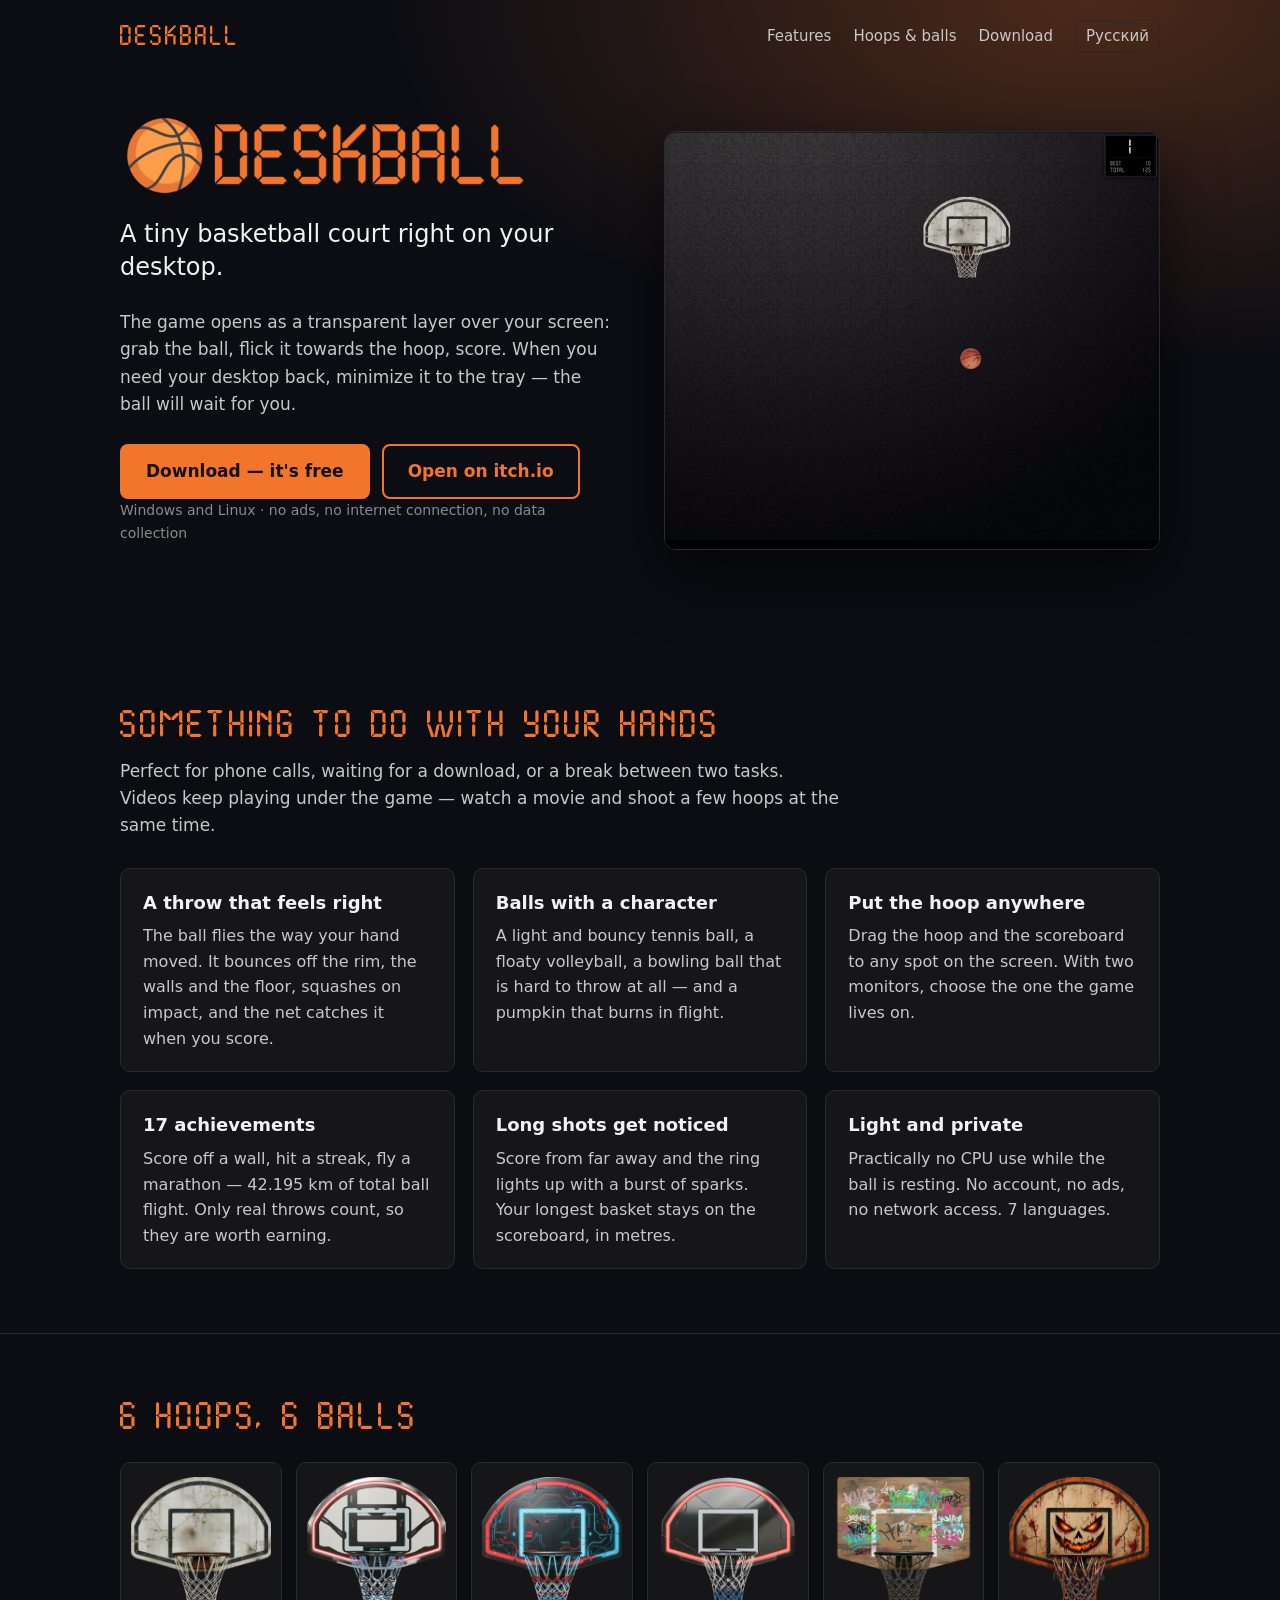
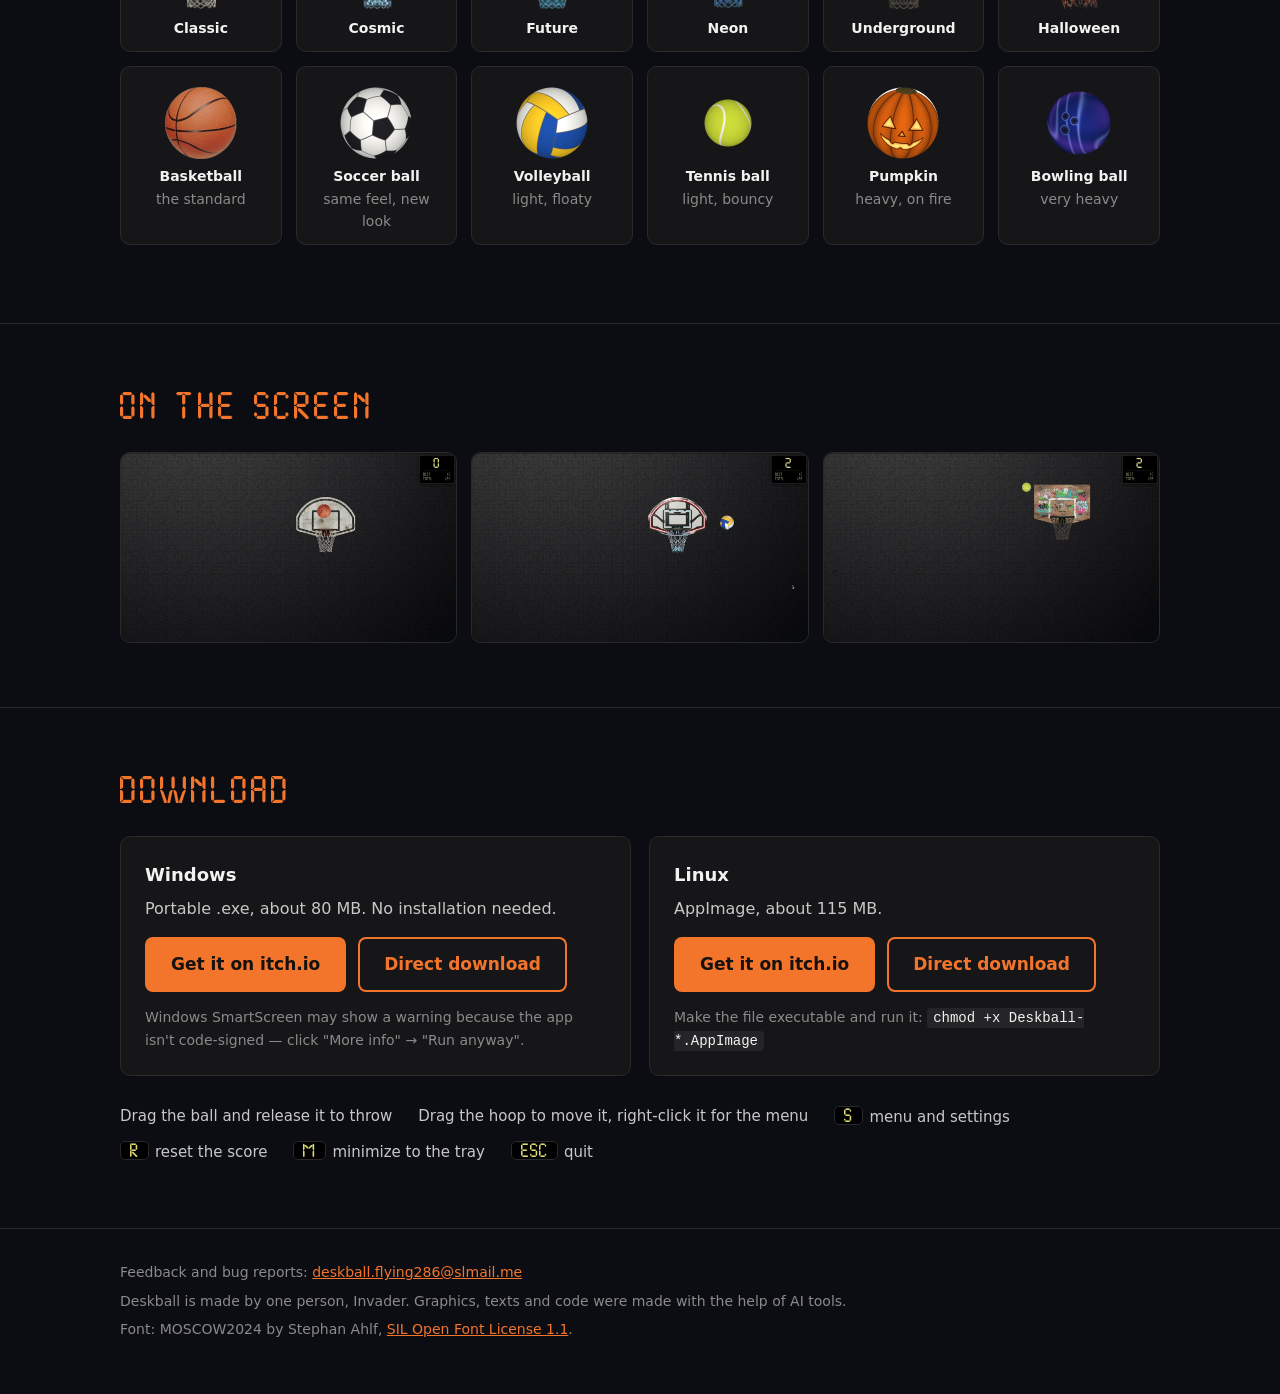
==== index.html @ 904b09f0 "Add files via upload" ====
<!doctype html>
<html lang="en">
<head>
  <meta charset="utf-8">
  <meta name="viewport" content="width=device-width, initial-scale=1">
  <title>Deskball — basketball right on your desktop</title>
  <meta name="description" content="A tiny basketball court that floats over your desktop. Grab the ball, flick it at the hoop, score. Free for Windows and Linux.">
  <meta property="og:type" content="website">
  <meta property="og:title" content="Deskball — basketball right on your desktop">
  <meta property="og:description" content="A tiny basketball court that floats over your desktop. Free for Windows and Linux.">
  <meta property="og:image" content="https://invaderus.github.io/deskball/img/social.png">
  <meta name="twitter:card" content="summary_large_image">
  <link rel="alternate" hreflang="ru" href="ru/">
  <link rel="icon" href="img/favicon.png">
  <link rel="stylesheet" href="css/style.css">
</head>
<body>

<header class="hero">
  <div class="wrap top">
    <a class="brand" href="./">DESKBALL</a>
    <nav>
      <a class="hide-narrow" href="#features">Features</a>
      <a class="hide-narrow" href="#skins">Hoops &amp; balls</a>
      <a href="#download">Download</a>
      <a class="lang" href="ru/" lang="ru">Русский</a>
    </nav>
  </div>

  <div class="wrap hero-grid">
    <div>
      <h1><img src="img/logo.png" width="640" height="136" alt="Deskball"></h1>
      <p class="tagline">A tiny basketball court right on your desktop.</p>
      <p>The game opens as a transparent layer over your screen: grab the ball, flick it towards the hoop, score. When you need your desktop back, minimize it to the tray — the ball will wait for you.</p>
      <div class="buttons">
        <a class="button" href="#download">Download — it's free</a>
        <a class="button ghost" href="https://invaderus.itch.io/deskball">Open on itch.io</a>
      </div>
      <p class="note">Windows and Linux · no ads, no internet connection, no data collection</p>
    </div>
    <div class="screen">
      <img src="img/goal.gif" width="720" height="608" alt="A ball is thrown across the screen, drops through the hoop and bounces on the floor">
    </div>
  </div>
</header>

<main>

<section id="features">
  <div class="wrap">
    <h2>Something to do with your hands</h2>
    <p class="lead">Perfect for phone calls, waiting for a download, or a break between two tasks. Videos keep playing under the game — watch a movie and shoot a few hoops at the same time.</p>
    <div class="cards">
      <div class="card">
        <h3>A throw that feels right</h3>
        <p>The ball flies the way your hand moved. It bounces off the rim, the walls and the floor, squashes on impact, and the net catches it when you score.</p>
      </div>
      <div class="card">
        <h3>Balls with a character</h3>
        <p>A light and bouncy tennis ball, a floaty volleyball, a bowling ball that is hard to throw at all — and a pumpkin that burns in flight.</p>
      </div>
      <div class="card">
        <h3>Put the hoop anywhere</h3>
        <p>Drag the hoop and the scoreboard to any spot on the screen. With two monitors, choose the one the game lives on.</p>
      </div>
      <div class="card">
        <h3>17 achievements</h3>
        <p>Score off a wall, hit a streak, fly a marathon — 42.195 km of total ball flight. Only real throws count, so they are worth earning.</p>
      </div>
      <div class="card">
        <h3>Long shots get noticed</h3>
        <p>Score from far away and the ring lights up with a burst of sparks. Your longest basket stays on the scoreboard, in metres.</p>
      </div>
      <div class="card">
        <h3>Light and private</h3>
        <p>Practically no CPU use while the ball is resting. No account, no ads, no network access. 7 languages.</p>
      </div>
    </div>
  </div>
</section>

<section id="skins">
  <div class="wrap">
    <h2>6 hoops, 6 balls</h2>
    <div class="skins">
      <div class="skin"><img src="img/hoops/default.png" width="300" height="282" alt="" loading="lazy"><b>Classic</b></div>
      <div class="skin"><img src="img/hoops/cosmic.png" width="300" height="282" alt="" loading="lazy"><b>Cosmic</b></div>
      <div class="skin"><img src="img/hoops/future.png" width="300" height="282" alt="" loading="lazy"><b>Future</b></div>
      <div class="skin"><img src="img/hoops/neon.png" width="300" height="282" alt="" loading="lazy"><b>Neon</b></div>
      <div class="skin"><img src="img/hoops/underground.png" width="300" height="282" alt="" loading="lazy"><b>Underground</b></div>
      <div class="skin"><img src="img/hoops/halloween.png" width="300" height="282" alt="" loading="lazy"><b>Halloween</b></div>
    </div>
    <div class="skins">
      <div class="skin ball"><div class="pic"><img src="img/balls/default.png" width="72" height="72" alt="" loading="lazy"></div><b>Basketball</b><span>the standard</span></div>
      <div class="skin ball"><div class="pic"><img src="img/balls/soccer.png" width="72" height="72" alt="" loading="lazy"></div><b>Soccer ball</b><span>same feel, new look</span></div>
      <div class="skin ball"><div class="pic"><img src="img/balls/volleyball.png" width="72" height="72" alt="" loading="lazy"></div><b>Volleyball</b><span>light, floaty</span></div>
      <div class="skin ball"><div class="pic"><img src="img/balls/tennis.png" width="48" height="48" alt="" loading="lazy"></div><b>Tennis ball</b><span>light, bouncy</span></div>
      <div class="skin ball"><div class="pic"><img src="img/balls/pumpkin.png" width="72" height="72" alt="" loading="lazy"></div><b>Pumpkin</b><span>heavy, on fire</span></div>
      <div class="skin ball"><div class="pic"><img src="img/balls/bowling.png" width="64" height="64" alt="" loading="lazy"></div><b>Bowling ball</b><span>very heavy</span></div>
    </div>
  </div>
</section>

<section id="screenshots">
  <div class="wrap">
    <h2>On the screen</h2>
    <div class="shots">
      <a href="img/shot-02.jpg"><img src="img/shot-02.jpg" width="1280" height="720" alt="The ball dropping into the classic hoop" loading="lazy"></a>
      <a href="img/shot-04.jpg"><img src="img/shot-04.jpg" width="1280" height="720" alt="A volleyball next to the cosmic hoop" loading="lazy"></a>
      <a href="img/shot-05.jpg"><img src="img/shot-05.jpg" width="1280" height="720" alt="A tennis ball flying to the underground hoop" loading="lazy"></a>
    </div>
  </div>
</section>

<section id="download">
  <div class="wrap">
    <h2>Download</h2>
    <div class="download">
      <div class="card">
        <h3>Windows</h3>
        <p>Portable .exe, about 80 MB. No installation needed.</p>
        <div class="buttons">
          <a class="button" href="https://invaderus.itch.io/deskball">Get it on itch.io</a>
          <a class="button ghost" href="https://github.com/Invaderus/deskball/releases/latest/download/Deskball-1.3.0.exe">Direct download</a>
        </div>
        <p class="small">Windows SmartScreen may show a warning because the app isn't code-signed — click "More info" → "Run anyway".</p>
      </div>
      <div class="card">
        <h3>Linux</h3>
        <p>AppImage, about 115 MB.</p>
        <div class="buttons">
          <a class="button" href="https://invaderus.itch.io/deskball">Get it on itch.io</a>
          <a class="button ghost" href="https://github.com/Invaderus/deskball/releases/latest/download/Deskball-1.3.0.AppImage">Direct download</a>
        </div>
        <p class="small">Make the file executable and run it: <code>chmod +x Deskball-*.AppImage</code></p>
      </div>
    </div>
    <ul class="keys">
      <li>Drag the ball and release it to throw</li>
      <li>Drag the hoop to move it, right-click it for the menu</li>
      <li><kbd>S</kbd>menu and settings</li>
      <li><kbd>R</kbd>reset the score</li>
      <li><kbd>M</kbd>minimize to the tray</li>
      <li><kbd>Esc</kbd>quit</li>
    </ul>
  </div>
</section>

</main>

<footer>
  <div class="wrap">
    <p>Feedback and bug reports: <a href="mailto:deskball.flying286@slmail.me">deskball.flying286@slmail.me</a></p>
    <p>Deskball is made by one person, Invader. Graphics, texts and code were made with the help of AI tools.</p>
    <p>Font: MOSCOW2024 by Stephan Ahlf, <a href="fonts/OFL.txt">SIL Open Font License 1.1</a>.</p>
  </div>
</footer>

</body>
</html>
---- css/style.css ----
@font-face {
  font-family: 'Deskball';
  src: url('../fonts/deskball.otf') format('opentype');
  font-display: swap;
}

:root {
  --bg: #0c0d13;
  --panel: #161618;
  --line: #2a2a2e;
  --text: #c8c8c8;
  --dim: #8a8a8a;
  --bright: #f2f2f2;
  --accent: #F3742B;
  --score: #DEDC70;
}

* { box-sizing: border-box; }

html { scroll-behavior: smooth; }

body {
  margin: 0;
  background: var(--bg);
  color: var(--text);
  font: 17px/1.6 -apple-system, BlinkMacSystemFont, 'Segoe UI', 'Ubuntu', 'Cantarell', system-ui, sans-serif;
}

img { max-width: 100%; height: auto; display: block; }

a { color: var(--accent); }

.wrap {
  max-width: 1080px;
  margin: 0 auto;
  padding: 0 20px;
}

/* top bar */

.top {
  display: flex;
  align-items: center;
  justify-content: space-between;
  padding-top: 18px;
  padding-bottom: 18px;
}

.top nav {
  display: flex;
  gap: 22px;
  align-items: center;
  font-size: 15px;
}

.top nav a {
  color: var(--text);
  text-decoration: none;
}

.top nav a:hover { color: var(--accent); }

.top .brand {
  font-family: 'Deskball', sans-serif;
  color: var(--accent);
  font-size: 22px;
  letter-spacing: 2px;
  text-decoration: none;
}

.top .lang {
  border: 1px solid var(--line);
  border-radius: 6px;
  padding: 3px 10px;
}

/* hero */

.hero {
  background: radial-gradient(1000px 520px at 85% 0%, rgba(243, 116, 43, 0.28), transparent 70%);
}

.hero-grid {
  display: grid;
  grid-template-columns: 1fr 1fr;
  gap: 48px;
  align-items: center;
  padding-top: 40px;
  padding-bottom: 72px;
}

.hero h1 { margin: 0 0 18px; }

.hero h1 img { width: 420px; }

.tagline {
  font-size: 24px;
  line-height: 1.35;
  color: var(--bright);
  margin: 0 0 14px;
}

.hero p { margin: 0 0 26px; }

.buttons {
  display: flex;
  flex-wrap: wrap;
  gap: 12px;
}

.button {
  display: inline-block;
  padding: 12px 24px;
  border-radius: 8px;
  border: 2px solid var(--accent);
  background: var(--accent);
  color: #14110f;
  font-weight: 700;
  text-decoration: none;
  transition: filter 0.15s, background 0.15s;
}

.button:hover { filter: brightness(1.12); }

.button.ghost {
  background: transparent;
  color: var(--accent);
}

.button.ghost:hover { background: rgba(243, 116, 43, 0.12); }

.note {
  font-size: 14px;
  color: var(--dim);
  margin-top: 14px;
}

.screen {
  border: 1px solid var(--line);
  border-radius: 12px;
  overflow: hidden;
  background: #000;
  box-shadow: 0 24px 60px rgba(0, 0, 0, 0.6);
}

/* sections */

section { padding: 64px 0; }

section + section { border-top: 1px solid var(--line); }

h2 {
  font-family: 'Deskball', sans-serif;
  font-weight: normal;
  color: var(--accent);
  font-size: 30px;
  letter-spacing: 2px;
  line-height: 1.2;
  margin: 0 0 28px;
}

h3 {
  color: var(--bright);
  font-size: 18px;
  margin: 0 0 6px;
}

.lead {
  max-width: 720px;
  margin: -12px 0 28px;
}

.cards {
  display: grid;
  grid-template-columns: repeat(3, 1fr);
  gap: 18px;
}

.card {
  background: var(--panel);
  border: 1px solid var(--line);
  border-radius: 10px;
  padding: 20px 22px;
}

.card p { margin: 0; font-size: 16px; }

/* skins */

.skins {
  display: grid;
  grid-template-columns: repeat(6, 1fr);
  gap: 14px;
  margin-bottom: 14px;
}

.skin {
  background: var(--panel);
  border: 1px solid var(--line);
  border-radius: 10px;
  padding: 14px 10px 12px;
  text-align: center;
  font-size: 14px;
  transition: border-color 0.15s, transform 0.15s;
}

.skin:hover {
  border-color: var(--accent);
  transform: translateY(-3px);
}

.skin img { margin: 0 auto 8px; }

.skin.ball .pic {
  height: 84px;
  display: flex;
  align-items: center;
  justify-content: center;
}

.skin.ball img { margin: 0; }

.skin b {
  display: block;
  color: var(--bright);
  font-weight: 600;
}

.skin span { color: var(--dim); }

/* screenshots */

.shots {
  display: grid;
  grid-template-columns: repeat(3, 1fr);
  gap: 14px;
}

.shots a {
  border: 1px solid var(--line);
  border-radius: 10px;
  overflow: hidden;
}

.shots a:hover { border-color: var(--accent); }

/* download */

.download {
  display: grid;
  grid-template-columns: 1fr 1fr;
  gap: 18px;
}

.download .card { padding: 24px; }

.download .buttons { margin: 16px 0 14px; }

.download .card p.small {
  font-size: 14px;
  color: var(--dim);
}

code {
  font: 14px ui-monospace, 'Ubuntu Mono', Menlo, Consolas, monospace;
  background: #252527;
  border-radius: 4px;
  padding: 2px 6px;
  color: var(--bright);
}

.keys {
  display: flex;
  flex-wrap: wrap;
  gap: 10px 26px;
  margin: 28px 0 0;
  padding: 0;
  list-style: none;
  font-size: 15px;
}

kbd {
  font-family: 'Deskball', sans-serif;
  color: var(--score);
  background: #000;
  border: 1px solid var(--line);
  border-radius: 5px;
  padding: 2px 9px;
  margin-right: 6px;
}

/* footer */

footer {
  border-top: 1px solid var(--line);
  padding: 32px 0 48px;
  font-size: 14px;
  color: var(--dim);
}

footer p { margin: 0 0 6px; }

@media (max-width: 860px) {
  .hero-grid { grid-template-columns: 1fr; gap: 32px; padding-bottom: 48px; }
  .hero h1 img { width: 320px; }
  .tagline { font-size: 21px; }
  .cards { grid-template-columns: 1fr 1fr; }
  .skins { grid-template-columns: repeat(3, 1fr); }
  .shots { grid-template-columns: 1fr; }
  .download { grid-template-columns: 1fr; }
  .top nav a.hide-narrow { display: none; }
  section { padding: 44px 0; }
}

@media (max-width: 520px) {
  .cards { grid-template-columns: 1fr; }
  .skins { grid-template-columns: 1fr 1fr; }
}
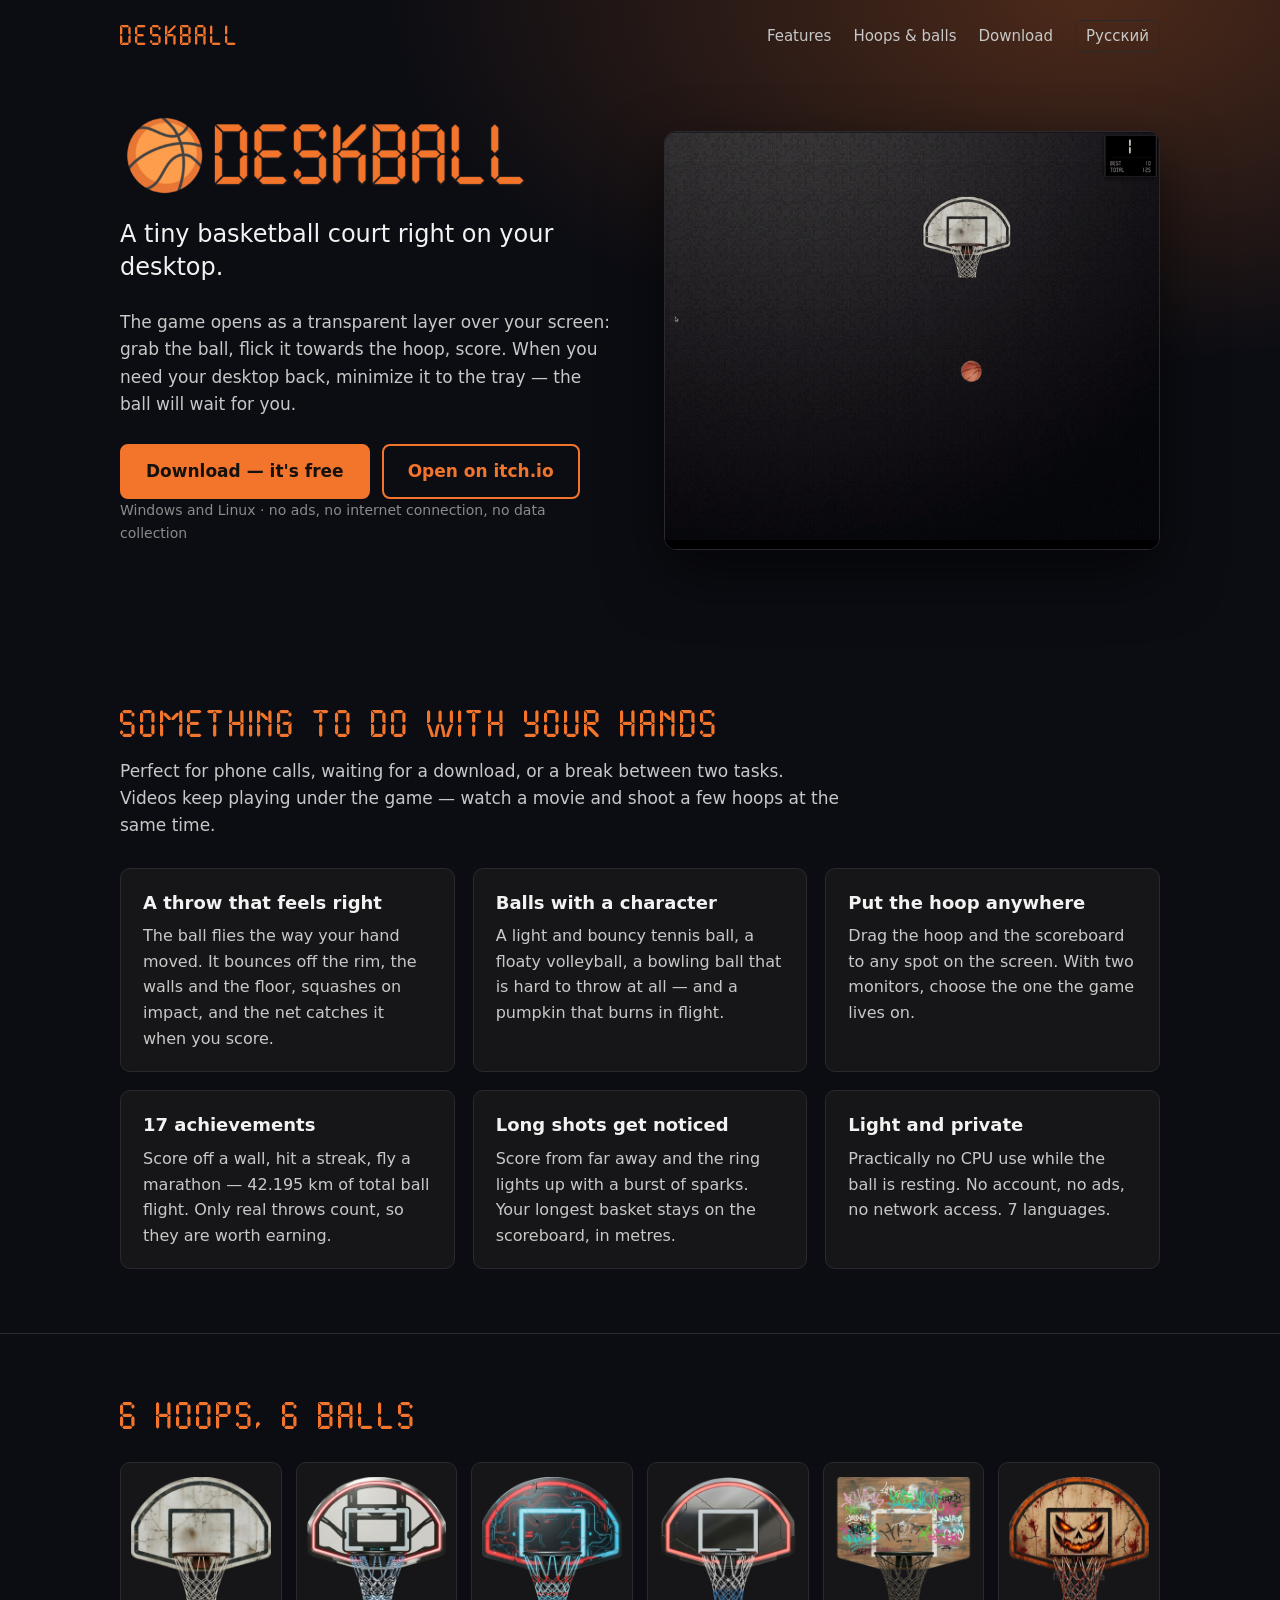
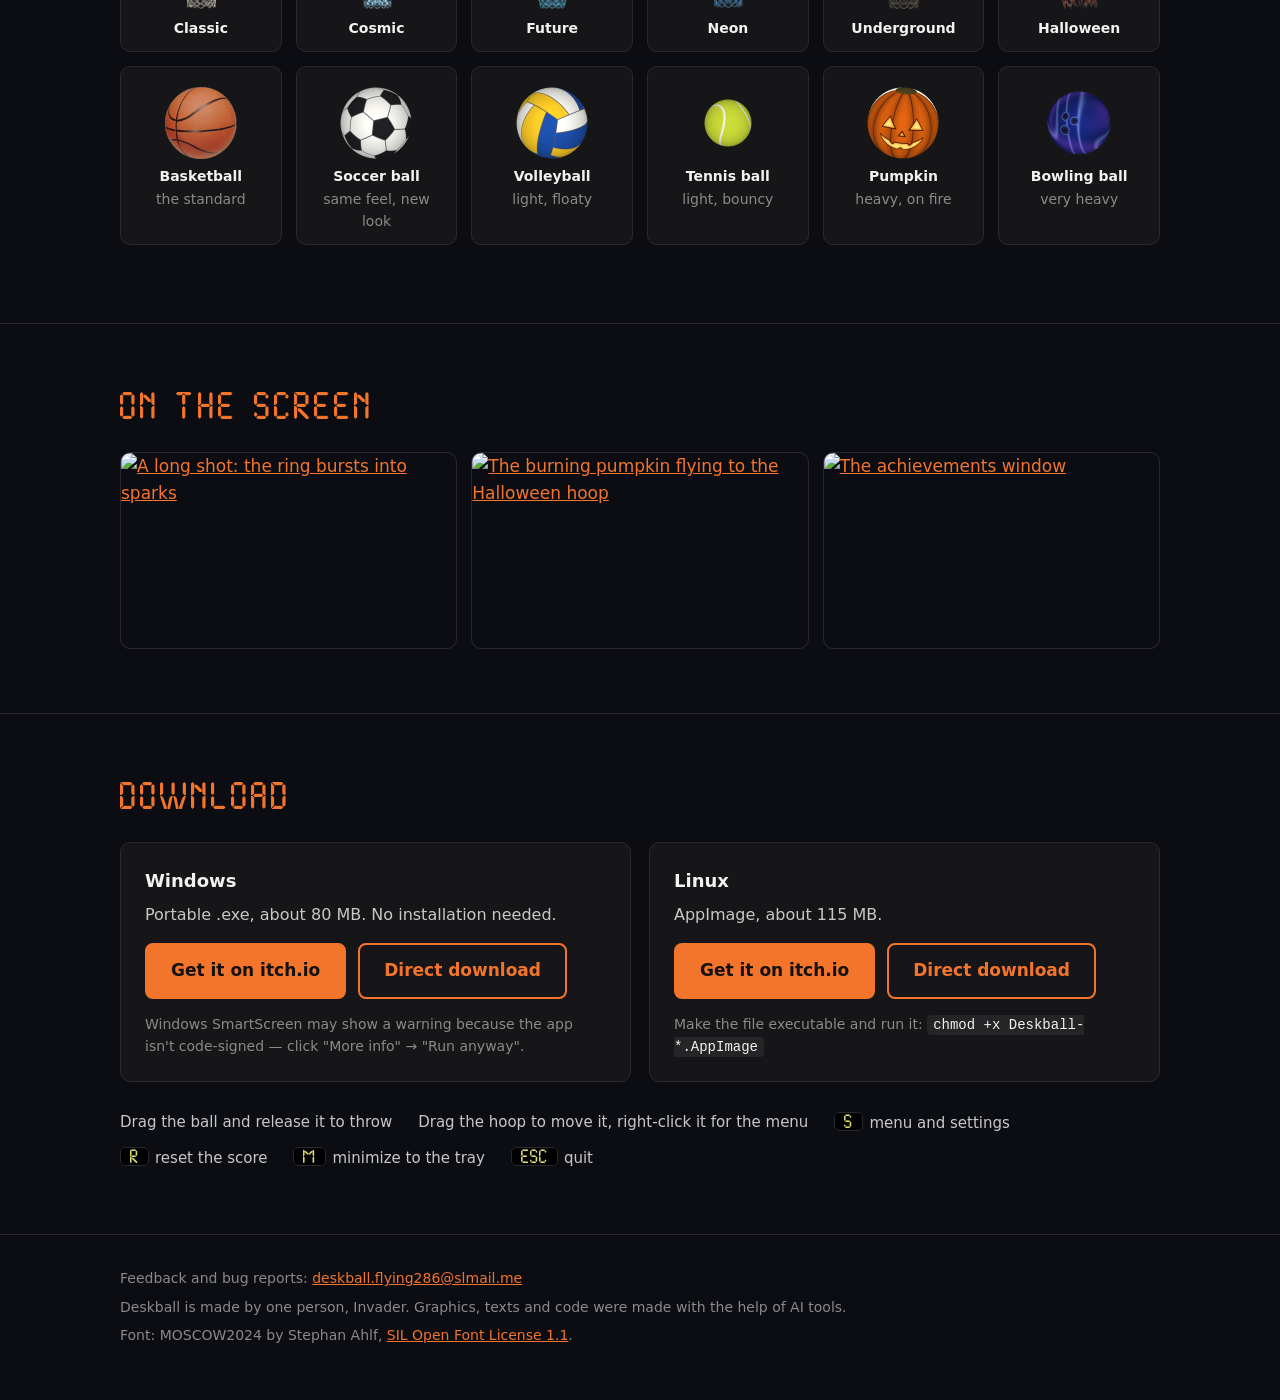
==== commit 4ce61bd9: "Add files via upload" ====
--- a/index.html
+++ b/index.html
@@ -105,9 +105,9 @@
   <div class="wrap">
     <h2>On the screen</h2>
     <div class="shots">
-      <a href="img/shot-02.jpg"><img src="img/shot-02.jpg" width="1280" height="720" alt="The ball dropping into the classic hoop" loading="lazy"></a>
-      <a href="img/shot-04.jpg"><img src="img/shot-04.jpg" width="1280" height="720" alt="A volleyball next to the cosmic hoop" loading="lazy"></a>
-      <a href="img/shot-05.jpg"><img src="img/shot-05.jpg" width="1280" height="720" alt="A tennis ball flying to the underground hoop" loading="lazy"></a>
+      <a href="img/shot-sparks.jpg"><img src="img/shot-sparks.jpg" width="1280" height="743" alt="A long shot: the ring bursts into sparks" loading="lazy"></a>
+      <a href="img/shot-pumpkin.jpg"><img src="img/shot-pumpkin.jpg" width="1280" height="743" alt="The burning pumpkin flying to the Halloween hoop" loading="lazy"></a>
+      <a href="img/shot-achievements.jpg"><img src="img/shot-achievements.jpg" width="1280" height="743" alt="The achievements window" loading="lazy"></a>
     </div>
   </div>
 </section>
@@ -156,5 +156,6 @@
   </div>
 </footer>
 
+<script src="js/lightbox.js"></script>
 </body>
 </html>
